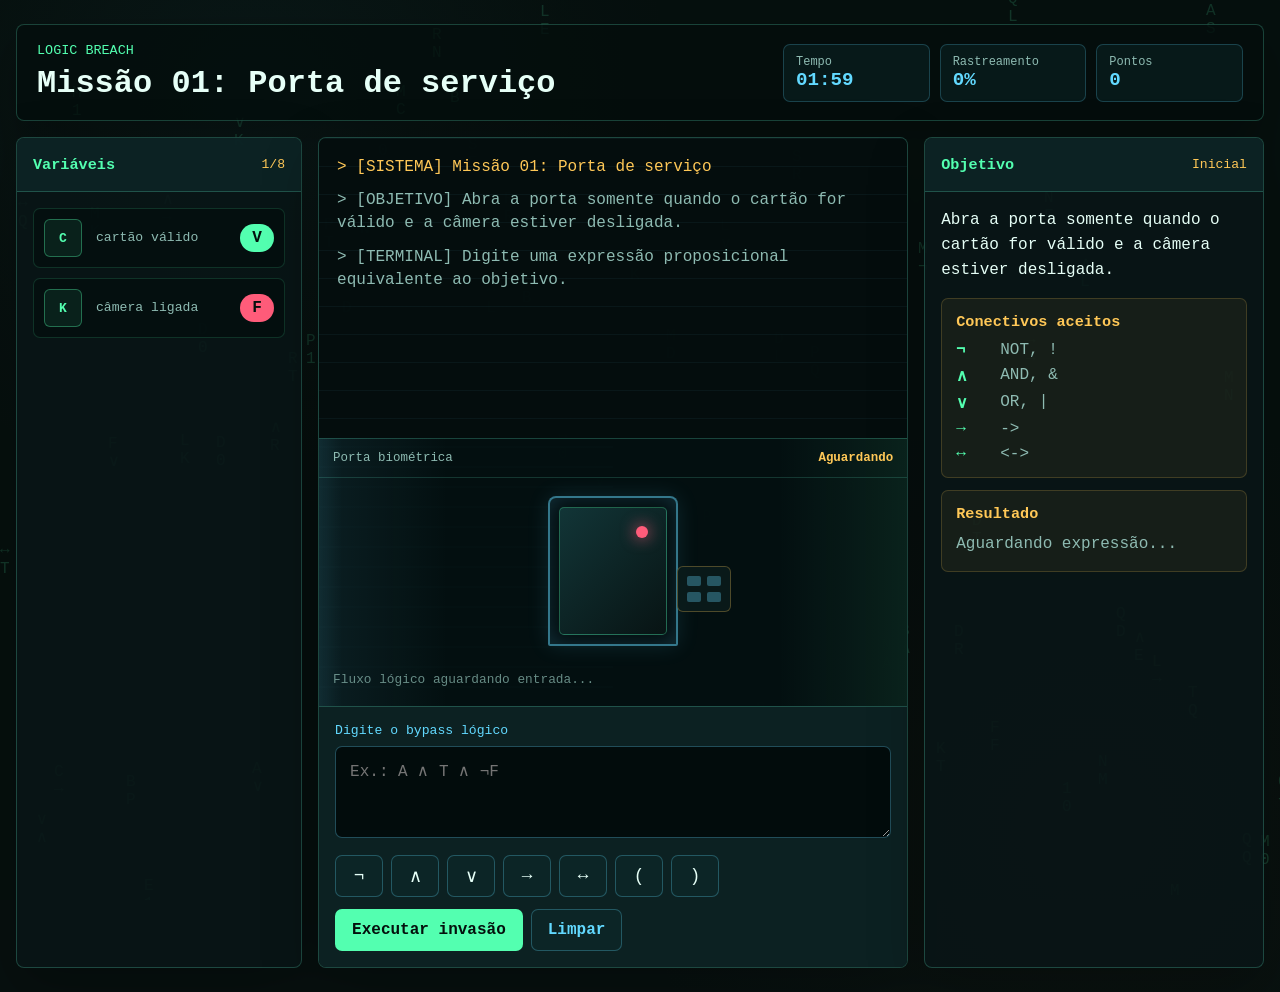
==== jogo/index.html @ bb4ee772 "inicial commit" ====
<!doctype html>
<html lang="pt-BR">
  <head>
    <meta charset="UTF-8" />
    <meta name="viewport" content="width=device-width, initial-scale=1.0" />
    <title>Logic Breach</title>
    <link rel="stylesheet" href="styles.css" />
  </head>
  <body>
    <canvas id="matrix" aria-hidden="true"></canvas>

    <main class="shell">
      <section class="topbar" aria-label="Status da invasao">
        <div>
          <p class="kicker">Logic Breach</p>
          <h1 id="missionTitle">Carregando missão...</h1>
        </div>
        <div class="status-grid">
          <div class="status-box">
            <span>Tempo</span>
            <strong id="timer">00:00</strong>
          </div>
          <div class="status-box">
            <span>Rastreamento</span>
            <strong id="trace">0%</strong>
          </div>
          <div class="status-box">
            <span>Pontos</span>
            <strong id="score">0</strong>
          </div>
        </div>
      </section>

      <section class="game-grid">
        <aside class="panel variables-panel">
          <div class="panel-header">
            <h2>Variáveis</h2>
            <span id="missionCounter">1/1</span>
          </div>
          <div id="variablesList" class="variables-list"></div>
        </aside>

        <section class="panel terminal-panel">
          <div class="terminal-lines" id="terminalLog"></div>

          <div class="system-stage" id="systemStage" aria-label="Visualização do sistema">
            <div class="stage-header">
              <span id="stageTitle">Sistema alvo</span>
              <b id="stageState">Aguardando</b>
            </div>
            <div class="scene-area" id="sceneArea"></div>
            <div class="logic-flow" id="logicFlow"></div>
          </div>

          <div class="input-zone">
            <label for="expressionInput">Digite o bypass lógico</label>
            <textarea
              id="expressionInput"
              spellcheck="false"
              autocomplete="off"
              placeholder="Ex.: A ∧ T ∧ ¬F"
            ></textarea>

            <div class="connective-pad" aria-label="Conectivos lógicos">
              <button type="button" data-insert="¬" title="Negação: não">¬</button>
              <button type="button" data-insert="∧" title="Conjunção: e">∧</button>
              <button type="button" data-insert="∨" title="Disjunção: ou">∨</button>
              <button type="button" data-insert="→" title="Condicional: se... então">→</button>
              <button type="button" data-insert="↔" title="Bicondicional: se e somente se">↔</button>
              <button type="button" data-insert="(" title="Abrir parêntese">(</button>
              <button type="button" data-insert=")" title="Fechar parêntese">)</button>
            </div>

            <div class="actions">
              <button type="button" id="submitBtn" class="primary-action">Executar invasão</button>
              <button type="button" id="clearBtn" class="ghost-action">Limpar</button>
            </div>
          </div>
        </section>

        <aside class="panel intel-panel">
          <div class="panel-header">
            <h2>Objetivo</h2>
            <span id="difficulty">Inicial</span>
          </div>
          <p id="objectiveText"></p>

          <div class="rule-card">
            <h3>Conectivos aceitos</h3>
            <dl>
              <div><dt>¬</dt><dd>NOT, !</dd></div>
              <div><dt>∧</dt><dd>AND, &</dd></div>
              <div><dt>∨</dt><dd>OR, |</dd></div>
              <div><dt>→</dt><dd>-></dd></div>
              <div><dt>↔</dt><dd><-></dd></div>
            </dl>
          </div>

          <div class="rule-card">
            <h3>Resultado</h3>
            <p id="feedback">Aguardando expressão...</p>
          </div>
        </aside>
      </section>
    </main>

    <div id="endModal" class="modal" hidden>
      <div class="modal-dialog">
        <h2>Invasão concluída</h2>
        <p id="finalStats"></p>
        <button type="button" id="restartBtn" class="primary-action">Reiniciar</button>
      </div>
    </div>

    <script src="script.js"></script>
  </body>
</html>
---- jogo/styles.css ----
:root {
  --bg: #07100f;
  --panel: rgba(9, 22, 23, 0.9);
  --panel-strong: rgba(13, 34, 35, 0.95);
  --line: rgba(104, 255, 215, 0.22);
  --text: #e6fff7;
  --muted: #8ebbb2;
  --green: #53ffb0;
  --cyan: #62d9ff;
  --amber: #ffc857;
  --red: #ff5c7a;
  --ink: #04100d;
  font-family: "Consolas", "Cascadia Mono", "Courier New", monospace;
}

* {
  box-sizing: border-box;
}

html,
body {
  min-height: 100%;
}

body {
  margin: 0;
  color: var(--text);
  background:
    linear-gradient(rgba(7, 16, 15, 0.76), rgba(7, 16, 15, 0.86)),
    radial-gradient(circle at 20% 10%, rgba(98, 217, 255, 0.18), transparent 26rem),
    radial-gradient(circle at 85% 85%, rgba(255, 200, 87, 0.12), transparent 28rem),
    var(--bg);
  overflow-x: hidden;
}

#matrix {
  position: fixed;
  inset: 0;
  z-index: 0;
  width: 100%;
  height: 100%;
  opacity: 0.28;
}

button,
textarea {
  font: inherit;
}

button {
  cursor: pointer;
}

.shell {
  position: relative;
  z-index: 1;
  width: min(1440px, calc(100% - 32px));
  min-height: 100vh;
  margin: 0 auto;
  padding: 24px 0;
}

.topbar {
  display: flex;
  align-items: center;
  justify-content: space-between;
  gap: 18px;
  min-height: 92px;
  padding: 18px 20px;
  border: 1px solid var(--line);
  border-radius: 8px;
  background: rgba(4, 14, 13, 0.82);
  box-shadow: 0 18px 50px rgba(0, 0, 0, 0.3);
}

.kicker {
  margin: 0 0 7px;
  color: var(--green);
  font-size: 0.84rem;
  text-transform: uppercase;
}

h1,
h2,
h3,
p {
  margin-top: 0;
}

h1 {
  margin-bottom: 0;
  font-size: clamp(1.35rem, 3vw, 2rem);
  letter-spacing: 0;
}

.status-grid {
  display: grid;
  grid-template-columns: repeat(3, minmax(112px, 1fr));
  gap: 10px;
  min-width: min(460px, 100%);
}

.status-box {
  min-height: 58px;
  padding: 10px 12px;
  border: 1px solid rgba(98, 217, 255, 0.22);
  border-radius: 7px;
  background: rgba(9, 29, 30, 0.82);
}

.status-box span {
  display: block;
  color: var(--muted);
  font-size: 0.75rem;
}

.status-box strong {
  color: var(--cyan);
  font-size: 1.2rem;
}

.game-grid {
  display: grid;
  grid-template-columns: minmax(210px, 0.8fr) minmax(360px, 1.65fr) minmax(250px, 0.95fr);
  gap: 16px;
  margin-top: 16px;
}

.panel {
  min-height: 520px;
  border: 1px solid var(--line);
  border-radius: 8px;
  background: var(--panel);
  box-shadow: 0 20px 55px rgba(0, 0, 0, 0.28);
  overflow: hidden;
}

.panel-header {
  display: flex;
  align-items: center;
  justify-content: space-between;
  gap: 12px;
  min-height: 54px;
  padding: 14px 16px;
  border-bottom: 1px solid var(--line);
  background: rgba(15, 41, 42, 0.7);
}

.panel-header h2,
.rule-card h3 {
  margin: 0;
  font-size: 0.95rem;
  color: var(--green);
}

.panel-header span {
  color: var(--amber);
  font-size: 0.82rem;
}

.variables-list {
  display: grid;
  gap: 10px;
  padding: 16px;
}

.variable {
  display: grid;
  grid-template-columns: 42px 1fr auto;
  align-items: center;
  gap: 10px;
  min-height: 56px;
  padding: 10px;
  border: 1px solid rgba(83, 255, 176, 0.15);
  border-radius: 7px;
  background: rgba(4, 15, 14, 0.72);
}

.variable code {
  display: grid;
  place-items: center;
  width: 38px;
  height: 38px;
  border: 1px solid rgba(83, 255, 176, 0.35);
  border-radius: 6px;
  color: var(--green);
  background: rgba(83, 255, 176, 0.08);
  font-weight: 700;
}

.variable span {
  color: var(--muted);
  font-size: 0.82rem;
  line-height: 1.35;
}

.truth {
  min-width: 34px;
  color: var(--ink);
  border-radius: 999px;
  padding: 5px 8px;
  background: var(--green);
  text-align: center;
  font-weight: 700;
}

.truth.false {
  background: var(--red);
}

.terminal-panel {
  display: grid;
  grid-template-rows: minmax(220px, 1fr) auto auto;
}

.terminal-lines {
  min-height: 300px;
  padding: 18px;
  overflow: auto;
  background:
    linear-gradient(rgba(98, 217, 255, 0.05) 1px, transparent 1px),
    rgba(3, 12, 11, 0.72);
  background-size: 100% 28px;
}

.system-stage {
  position: relative;
  min-height: 260px;
  border-top: 1px solid var(--line);
  background:
    linear-gradient(90deg, rgba(98, 217, 255, 0.08), transparent 22%, transparent 78%, rgba(83, 255, 176, 0.08)),
    rgba(3, 15, 15, 0.82);
  overflow: hidden;
}

.system-stage::before {
  content: "";
  position: absolute;
  inset: 0;
  background:
    linear-gradient(90deg, transparent 0 46%, rgba(98, 217, 255, 0.16) 50%, transparent 54%),
    repeating-linear-gradient(0deg, transparent 0 18px, rgba(98, 217, 255, 0.05) 19px, transparent 20px);
  transform: translateX(calc((var(--charge, 0) - 50) * 1%));
  opacity: 0.45;
  transition: transform 180ms ease, opacity 180ms ease;
  pointer-events: none;
}

.stage-header {
  position: relative;
  z-index: 1;
  display: flex;
  justify-content: space-between;
  gap: 12px;
  padding: 12px 14px;
  border-bottom: 1px solid rgba(104, 255, 215, 0.16);
  color: var(--muted);
  font-size: 0.78rem;
}

.stage-header b {
  color: var(--amber);
}

.scene-area {
  position: relative;
  z-index: 1;
  display: grid;
  place-items: center;
  min-height: 176px;
  padding: 18px;
}

.logic-flow {
  position: relative;
  z-index: 1;
  display: flex;
  align-items: center;
  gap: 6px;
  min-height: 42px;
  padding: 0 14px 12px;
  overflow: hidden;
}

.flow-chip {
  display: grid;
  place-items: center;
  min-width: 28px;
  height: 28px;
  padding: 0 8px;
  border: 1px solid rgba(98, 217, 255, 0.28);
  border-radius: 6px;
  color: var(--cyan);
  background: rgba(98, 217, 255, 0.08);
  animation: chipIn 220ms ease both;
}

.flow-chip.operator {
  border-color: rgba(83, 255, 176, 0.42);
  color: var(--green);
  background: rgba(83, 255, 176, 0.12);
}

.flow-chip.negation {
  border-color: rgba(255, 200, 87, 0.44);
  color: var(--amber);
  background: rgba(255, 200, 87, 0.1);
}

.flow-empty {
  color: rgba(142, 187, 178, 0.72);
  font-size: 0.8rem;
}

.stage-visual {
  position: relative;
  width: min(360px, 100%);
  height: 150px;
}

.door-frame {
  position: absolute;
  left: 50%;
  bottom: 0;
  width: 130px;
  height: 150px;
  transform: translateX(-50%);
  border: 2px solid rgba(98, 217, 255, 0.52);
  border-radius: 8px 8px 2px 2px;
  background: rgba(4, 12, 13, 0.72);
  box-shadow: inset 0 0 22px rgba(98, 217, 255, 0.18), 0 0 22px rgba(98, 217, 255, 0.12);
}

.door-panel {
  position: absolute;
  inset: 9px;
  transform-origin: left center;
  border: 1px solid rgba(83, 255, 176, 0.32);
  border-radius: 5px;
  background: linear-gradient(135deg, rgba(18, 54, 56, 0.98), rgba(8, 20, 20, 0.98));
  transition: transform 600ms cubic-bezier(0.2, 0.8, 0.2, 1), box-shadow 300ms ease;
}

.door-light {
  position: absolute;
  top: 18px;
  right: 18px;
  width: 12px;
  height: 12px;
  border-radius: 50%;
  background: var(--red);
  box-shadow: 0 0 16px var(--red);
}

.keypad {
  position: absolute;
  right: calc(50% - 118px);
  bottom: 34px;
  display: grid;
  grid-template-columns: repeat(2, 14px);
  gap: 6px;
  padding: 9px;
  border: 1px solid rgba(255, 200, 87, 0.28);
  border-radius: 6px;
  background: rgba(10, 27, 27, 0.9);
}

.keypad i {
  width: 14px;
  height: 10px;
  border-radius: 2px;
  background: rgba(98, 217, 255, 0.32);
}

.access-card {
  position: absolute;
  left: 16px;
  top: 45px;
  width: 84px;
  height: 52px;
  border: 1px solid rgba(83, 255, 176, 0.42);
  border-radius: 6px;
  background:
    linear-gradient(90deg, rgba(83, 255, 176, 0.18), transparent 44%),
    rgba(226, 255, 247, 0.08);
  box-shadow: 0 0 18px rgba(83, 255, 176, 0.12);
}

.access-card::before,
.access-card::after {
  content: "";
  position: absolute;
  left: 12px;
  right: 12px;
  height: 5px;
  border-radius: 999px;
  background: rgba(230, 255, 247, 0.26);
}

.access-card::before {
  top: 15px;
}

.access-card::after {
  top: 28px;
  width: 32px;
}

.scanner {
  position: absolute;
  right: 30px;
  top: 26px;
  width: 108px;
  height: 96px;
  border: 1px solid rgba(98, 217, 255, 0.44);
  border-radius: 8px;
  background: rgba(2, 11, 12, 0.82);
}

.scanner::before {
  content: "";
  position: absolute;
  left: 12px;
  right: 12px;
  top: 45px;
  height: 4px;
  border-radius: 999px;
  background: var(--cyan);
  box-shadow: 0 0 16px var(--cyan);
}

.server-stack {
  position: absolute;
  left: 50%;
  bottom: 18px;
  display: grid;
  gap: 10px;
  width: 210px;
  transform: translateX(-50%);
}

.server-stack span {
  height: 34px;
  border: 1px solid rgba(98, 217, 255, 0.3);
  border-radius: 6px;
  background: linear-gradient(90deg, rgba(98, 217, 255, 0.12), rgba(83, 255, 176, 0.04));
  box-shadow: inset 0 0 18px rgba(98, 217, 255, 0.07);
}

.server-stack span::before {
  content: "";
  display: block;
  width: 10px;
  height: 10px;
  margin: 12px;
  border-radius: 50%;
  background: var(--amber);
  box-shadow: 0 0 12px var(--amber);
}

.shield {
  position: absolute;
  left: 50%;
  top: 12px;
  width: 118px;
  height: 136px;
  transform: translateX(-50%);
  clip-path: polygon(50% 0, 92% 16%, 82% 78%, 50% 100%, 18% 78%, 8% 16%);
  background: linear-gradient(145deg, rgba(98, 217, 255, 0.28), rgba(83, 255, 176, 0.08));
  border: 1px solid rgba(98, 217, 255, 0.4);
  box-shadow: inset 0 0 30px rgba(98, 217, 255, 0.2), 0 0 24px rgba(98, 217, 255, 0.12);
}

.shield::after {
  content: "→";
  position: absolute;
  inset: 0;
  display: grid;
  place-items: center;
  color: var(--cyan);
  font-size: 2.4rem;
}

.alarm-tower {
  position: absolute;
  left: 50%;
  bottom: 22px;
  width: 74px;
  height: 104px;
  transform: translateX(-50%);
  border: 1px solid rgba(255, 92, 122, 0.42);
  border-radius: 10px 10px 6px 6px;
  background: rgba(42, 8, 15, 0.54);
}

.alarm-tower::before {
  content: "";
  position: absolute;
  left: 18px;
  top: 16px;
  width: 36px;
  height: 36px;
  border-radius: 50%;
  background: var(--red);
  box-shadow: 0 0 28px var(--red);
  animation: alarmPulse 900ms ease-in-out infinite;
}

.alarm-base {
  position: absolute;
  left: calc(50% - 76px);
  right: calc(50% - 76px);
  bottom: 10px;
  height: 12px;
  border-radius: 999px;
  background: rgba(98, 217, 255, 0.2);
}

.vault {
  position: absolute;
  left: 50%;
  bottom: 5px;
  width: 158px;
  height: 140px;
  transform: translateX(-50%);
  border: 2px solid rgba(255, 200, 87, 0.38);
  border-radius: 50%;
  background: radial-gradient(circle, rgba(255, 200, 87, 0.18), rgba(3, 12, 11, 0.88) 58%);
  box-shadow: inset 0 0 24px rgba(255, 200, 87, 0.14);
}

.vault-wheel {
  position: absolute;
  left: 50%;
  top: 50%;
  width: 72px;
  height: 72px;
  transform: translate(-50%, -50%);
  border: 3px solid rgba(98, 217, 255, 0.44);
  border-radius: 50%;
}

.vault-wheel::before,
.vault-wheel::after {
  content: "";
  position: absolute;
  left: 50%;
  top: 50%;
  width: 86px;
  height: 4px;
  transform: translate(-50%, -50%);
  border-radius: 999px;
  background: rgba(98, 217, 255, 0.52);
}

.vault-wheel::after {
  transform: translate(-50%, -50%) rotate(90deg);
}

.biometric {
  position: absolute;
  left: 50%;
  top: 14px;
  width: 136px;
  height: 136px;
  transform: translateX(-50%);
  border: 1px solid rgba(83, 255, 176, 0.42);
  border-radius: 50%;
  background: radial-gradient(circle, rgba(83, 255, 176, 0.12), rgba(3, 12, 11, 0.84) 68%);
}

.biometric::before {
  content: "↔";
  position: absolute;
  inset: 0;
  display: grid;
  place-items: center;
  color: var(--green);
  font-size: 3rem;
}

.core-ring {
  position: absolute;
  left: 50%;
  top: 6px;
  width: 146px;
  height: 146px;
  transform: translateX(-50%);
  border: 2px solid rgba(98, 217, 255, 0.45);
  border-radius: 50%;
  box-shadow: inset 0 0 30px rgba(98, 217, 255, 0.16), 0 0 26px rgba(98, 217, 255, 0.14);
}

.core-ring::before,
.core-ring::after {
  content: "";
  position: absolute;
  inset: 22px;
  border: 1px dashed rgba(83, 255, 176, 0.5);
  border-radius: 50%;
  animation: spin 5s linear infinite;
}

.core-ring::after {
  inset: 42px;
  border-color: rgba(255, 200, 87, 0.52);
  animation-duration: 3s;
  animation-direction: reverse;
}

.data-beam {
  position: absolute;
  left: 50%;
  top: 0;
  width: 2px;
  height: 100%;
  background: linear-gradient(transparent, var(--cyan), transparent);
  box-shadow: 0 0 18px var(--cyan);
  opacity: 0;
}

.system-stage.typing .data-beam {
  opacity: 1;
  animation: scan 900ms ease-in-out infinite;
}

.system-stage.typing .access-card {
  animation: cardNudge 1200ms ease-in-out infinite;
}

.system-stage.typing .server-stack span::before,
.system-stage.typing .keypad i {
  animation: blink 740ms ease-in-out infinite;
}

.system-stage.success {
  border-top-color: rgba(83, 255, 176, 0.56);
}

.system-stage.success .stage-header b {
  color: var(--green);
}

.system-stage.success .door-panel {
  transform: perspective(520px) rotateY(-66deg);
  box-shadow: 14px 0 28px rgba(83, 255, 176, 0.16);
}

.system-stage.success .door-light,
.system-stage.success .server-stack span::before {
  background: var(--green);
  box-shadow: 0 0 18px var(--green);
}

.system-stage.success .access-card {
  animation: cardSwipe 850ms ease both;
}

.system-stage.success .shield {
  animation: shieldUnlock 800ms ease both;
}

.system-stage.success .alarm-tower::before {
  background: var(--green);
  box-shadow: 0 0 18px var(--green);
  animation: none;
}

.system-stage.success .vault-wheel,
.system-stage.success .biometric,
.system-stage.success .core-ring {
  animation: unlockSpin 900ms ease both;
}

.system-stage.error {
  animation: stageShake 260ms ease;
}

.system-stage.error .stage-header b {
  color: var(--red);
}

.system-stage.error .data-beam {
  opacity: 1;
  background: linear-gradient(transparent, var(--red), transparent);
  box-shadow: 0 0 18px var(--red);
  animation: scan 220ms ease-in-out 2;
}

.system-stage.error .door-light,
.system-stage.error .server-stack span::before {
  background: var(--red);
  box-shadow: 0 0 18px var(--red);
}

.system-stage.error .shield,
.system-stage.error .vault,
.system-stage.error .biometric,
.system-stage.error .core-ring {
  filter: drop-shadow(0 0 12px rgba(255, 92, 122, 0.55));
}

.log-line {
  margin: 0 0 10px;
  color: var(--muted);
  line-height: 1.45;
  overflow-wrap: anywhere;
}

.log-line strong {
  color: var(--text);
}

.log-line.success {
  color: var(--green);
}

.log-line.error {
  color: var(--red);
}

.log-line.warn {
  color: var(--amber);
}

.input-zone {
  padding: 16px;
  border-top: 1px solid var(--line);
  background: var(--panel-strong);
}

.input-zone label {
  display: block;
  margin-bottom: 8px;
  color: var(--cyan);
  font-size: 0.82rem;
}

textarea {
  width: 100%;
  min-height: 92px;
  resize: vertical;
  padding: 14px;
  border: 1px solid rgba(98, 217, 255, 0.32);
  border-radius: 7px;
  color: var(--text);
  background: rgba(2, 10, 10, 0.88);
  outline: none;
}

textarea:focus {
  border-color: var(--green);
  box-shadow: 0 0 0 3px rgba(83, 255, 176, 0.14);
}

.connective-pad,
.actions {
  display: flex;
  flex-wrap: wrap;
  gap: 8px;
  margin-top: 12px;
}

.connective-pad button,
.ghost-action,
.primary-action {
  min-height: 42px;
  border: 1px solid rgba(98, 217, 255, 0.28);
  border-radius: 7px;
  color: var(--text);
  background: rgba(13, 38, 39, 0.9);
}

.connective-pad button {
  min-width: 48px;
  padding: 0 14px;
  font-size: 1.1rem;
}

.connective-pad button:hover,
.ghost-action:hover {
  border-color: var(--cyan);
  background: rgba(98, 217, 255, 0.12);
}

.primary-action,
.ghost-action {
  padding: 0 16px;
  font-weight: 700;
}

.primary-action {
  border-color: rgba(83, 255, 176, 0.65);
  color: var(--ink);
  background: var(--green);
}

.primary-action:hover {
  filter: brightness(1.08);
}

.ghost-action {
  color: var(--cyan);
}

.intel-panel {
  padding-bottom: 16px;
}

#objectiveText {
  margin: 0;
  padding: 16px;
  color: var(--text);
  line-height: 1.55;
}

.rule-card {
  margin: 0 16px 12px;
  padding: 14px;
  border: 1px solid rgba(255, 200, 87, 0.18);
  border-radius: 7px;
  background: rgba(255, 200, 87, 0.06);
}

.rule-card h3 {
  margin-bottom: 10px;
  color: var(--amber);
}

.rule-card p {
  margin-bottom: 0;
  color: var(--muted);
  line-height: 1.45;
  overflow-wrap: anywhere;
}

dl {
  display: grid;
  gap: 7px;
  margin: 0;
}

dl div {
  display: grid;
  grid-template-columns: 34px 1fr;
  gap: 10px;
}

dt {
  color: var(--green);
  font-weight: 700;
}

dd {
  margin: 0;
  color: var(--muted);
}

.modal {
  position: fixed;
  inset: 0;
  z-index: 4;
  display: grid;
  place-items: center;
  padding: 20px;
  background: rgba(0, 0, 0, 0.65);
}

.modal[hidden] {
  display: none;
}

.modal-dialog {
  width: min(440px, 100%);
  padding: 24px;
  border: 1px solid var(--line);
  border-radius: 8px;
  background: #081817;
  box-shadow: 0 20px 70px rgba(0, 0, 0, 0.45);
}

.modal-dialog h2 {
  margin-bottom: 10px;
  color: var(--green);
}

.modal-dialog p {
  color: var(--muted);
  line-height: 1.5;
}

@keyframes chipIn {
  from {
    opacity: 0;
    transform: translateY(8px);
  }
  to {
    opacity: 1;
    transform: translateY(0);
  }
}

@keyframes blink {
  0%,
  100% {
    opacity: 0.35;
  }
  50% {
    opacity: 1;
  }
}

@keyframes scan {
  0% {
    transform: translateX(-130px);
  }
  100% {
    transform: translateX(130px);
  }
}

@keyframes cardNudge {
  0%,
  100% {
    transform: translateX(0);
  }
  50% {
    transform: translateX(14px);
  }
}

@keyframes cardSwipe {
  0% {
    transform: translateX(0) rotate(0);
  }
  55% {
    transform: translateX(170px) rotate(0);
  }
  100% {
    transform: translateX(170px) rotate(8deg);
  }
}

@keyframes alarmPulse {
  0%,
  100% {
    opacity: 0.55;
  }
  50% {
    opacity: 1;
  }
}

@keyframes shieldUnlock {
  0% {
    transform: translateX(-50%) scale(1);
    opacity: 1;
  }
  100% {
    transform: translateX(-50%) scale(0.86);
    opacity: 0.42;
  }
}

@keyframes unlockSpin {
  0% {
    transform: translate(-50%, -50%) rotate(0);
  }
  100% {
    transform: translate(-50%, -50%) rotate(180deg);
  }
}

.biometric,
.core-ring {
  transform-origin: center;
}

.system-stage.success .biometric,
.system-stage.success .core-ring {
  animation-name: successGlow;
}

@keyframes successGlow {
  0% {
    filter: drop-shadow(0 0 0 rgba(83, 255, 176, 0));
  }
  100% {
    filter: drop-shadow(0 0 20px rgba(83, 255, 176, 0.62));
  }
}

@keyframes spin {
  to {
    transform: rotate(360deg);
  }
}

@keyframes stageShake {
  0%,
  100% {
    transform: translateX(0);
  }
  33% {
    transform: translateX(-4px);
  }
  66% {
    transform: translateX(4px);
  }
}

@media (max-width: 1040px) {
  .topbar,
  .game-grid {
    grid-template-columns: 1fr;
  }

  .topbar {
    display: grid;
  }

  .game-grid {
    display: grid;
  }

  .panel {
    min-height: auto;
  }
}

@media (max-width: 640px) {
  .shell {
    width: min(100% - 20px, 1440px);
    padding: 10px 0;
  }

  .topbar {
    padding: 14px;
  }

  .status-grid {
    grid-template-columns: 1fr;
    min-width: 0;
  }

  .variable {
    grid-template-columns: 38px 1fr;
  }

  .truth {
    grid-column: 1 / -1;
    width: max-content;
  }

  .actions button {
    flex: 1 1 180px;
  }
}
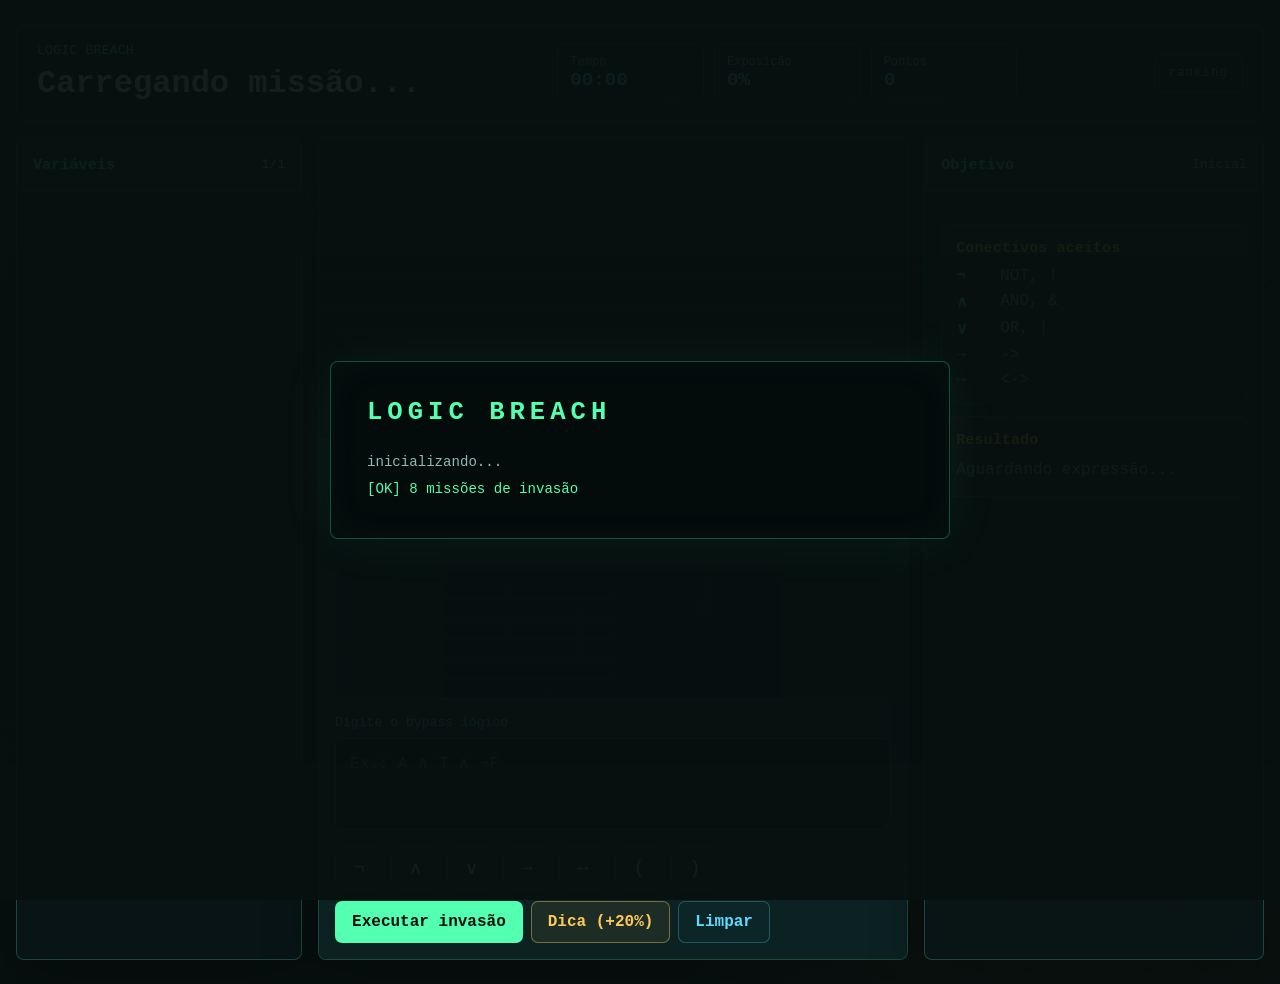
==== commit c2037095: "add intro screen, terminal typewriter, local leaderboard and ranking button" ====
--- a/jogo/index.html
+++ b/jogo/index.html
@@ -8,6 +8,13 @@
   </head>
   <body>
     <canvas id="matrix" aria-hidden="true"></canvas>
+
+    <div id="introScreen" class="intro-screen">
+      <div class="intro-box">
+        <div id="introLog" class="intro-log"></div>
+        <p id="introPrompt" class="intro-prompt" hidden>[ pressione qualquer tecla para iniciar ]</p>
+      </div>
+    </div>
 
     <main class="shell">
       <section class="topbar" aria-label="Status da invasao">
@@ -21,7 +28,7 @@
             <strong id="timer">00:00</strong>
           </div>
           <div class="status-box">
-            <span>Rastreamento</span>
+            <span>Exposição</span>
             <strong id="trace">0%</strong>
           </div>
           <div class="status-box">
@@ -29,6 +36,7 @@
             <strong id="score">0</strong>
           </div>
         </div>
+        <button type="button" id="rankingBtn" class="ranking-btn" title="Ver ranking">ranking</button>
       </section>
 
       <section class="game-grid">
@@ -73,6 +81,7 @@
 
             <div class="actions">
               <button type="button" id="submitBtn" class="primary-action">Executar invasão</button>
+              <button type="button" id="hintBtn" class="hint-action">Dica (+20%)</button>
               <button type="button" id="clearBtn" class="ghost-action">Limpar</button>
             </div>
           </div>
@@ -100,14 +109,32 @@
             <h3>Resultado</h3>
             <p id="feedback">Aguardando expressão...</p>
           </div>
+
+          <div class="rule-card truth-table-card" id="truthTableCard" hidden>
+            <h3>Tabela verdade</h3>
+            <p class="truth-table-legend"><span class="tt-legend-current"></span> estado atual &nbsp; <span class="tt-legend-diff"></span> diferença</p>
+            <div id="truthTable" class="truth-table-wrap"></div>
+          </div>
         </aside>
       </section>
     </main>
 
+    <div id="rankingModal" class="modal" hidden>
+      <div class="modal-dialog">
+        <h2>Ranking</h2>
+        <div id="rankingBody"></div>
+        <button type="button" id="rankingCloseBtn" class="ghost-action">Fechar</button>
+      </div>
+    </div>
+
     <div id="endModal" class="modal" hidden>
       <div class="modal-dialog">
-        <h2>Invasão concluída</h2>
+        <h2 id="endTitle">Invasão concluída</h2>
         <p id="finalStats"></p>
+        <div id="leaderboardSection" class="leaderboard-section" hidden>
+          <h3>Ranking</h3>
+          <ol id="leaderboardList" class="leaderboard-list"></ol>
+        </div>
         <button type="button" id="restartBtn" class="primary-action">Reiniciar</button>
       </div>
     </div>
--- a/jogo/styles.css
+++ b/jogo/styles.css
@@ -119,6 +119,24 @@
   font-size: 1.2rem;
 }
 
+.ranking-btn {
+  align-self: center;
+  padding: 0 14px;
+  min-height: 38px;
+  border: 1px solid rgba(98, 217, 255, 0.28);
+  border-radius: 7px;
+  color: var(--muted);
+  background: transparent;
+  font-size: 0.78rem;
+  letter-spacing: 1px;
+  white-space: nowrap;
+}
+
+.ranking-btn:hover {
+  border-color: var(--cyan);
+  color: var(--cyan);
+}
+
 .game-grid {
   display: grid;
   grid-template-columns: minmax(210px, 0.8fr) minmax(360px, 1.65fr) minmax(250px, 0.95fr);
@@ -803,8 +821,103 @@
   color: var(--cyan);
 }
 
+.hint-action {
+  min-height: 42px;
+  padding: 0 16px;
+  border: 1px solid rgba(255, 200, 87, 0.42);
+  border-radius: 7px;
+  color: var(--amber);
+  background: rgba(255, 200, 87, 0.07);
+  font-weight: 700;
+}
+
+.hint-action:hover {
+  background: rgba(255, 200, 87, 0.15);
+  border-color: var(--amber);
+}
+
 .intel-panel {
   padding-bottom: 16px;
+  overflow-y: auto;
+}
+
+.truth-table-wrap {
+  overflow-x: auto;
+  overflow-y: auto;
+  max-height: 220px;
+}
+
+.truth-table-legend {
+  display: flex;
+  align-items: center;
+  gap: 6px;
+  margin: 0 0 10px;
+  color: var(--muted);
+  font-size: 0.72rem;
+}
+
+.tt-legend-current {
+  display: inline-block;
+  width: 12px;
+  height: 12px;
+  border-radius: 2px;
+  background: rgba(98, 217, 255, 0.22);
+  border: 1px solid rgba(98, 217, 255, 0.55);
+}
+
+.tt-legend-diff {
+  display: inline-block;
+  width: 12px;
+  height: 12px;
+  border-radius: 2px;
+  background: rgba(255, 92, 122, 0.2);
+  border: 1px solid rgba(255, 92, 122, 0.5);
+}
+
+.truth-table {
+  border-collapse: collapse;
+  font-size: 0.76rem;
+  width: 100%;
+}
+
+.truth-table th {
+  padding: 5px 10px;
+  border-bottom: 1px solid rgba(255, 200, 87, 0.3);
+  color: var(--amber);
+  text-align: center;
+  white-space: nowrap;
+  font-size: 0.78rem;
+}
+
+.truth-table td {
+  padding: 4px 10px;
+  text-align: center;
+  color: var(--muted);
+  border-bottom: 1px solid rgba(104, 255, 215, 0.07);
+}
+
+.truth-table .row-diff td {
+  background: rgba(255, 92, 122, 0.1);
+  color: var(--red);
+}
+
+.truth-table .row-current td {
+  background: rgba(98, 217, 255, 0.1);
+  outline: 1px solid rgba(98, 217, 255, 0.35);
+}
+
+.truth-table .row-diff.row-current td {
+  background: rgba(255, 92, 122, 0.18);
+  outline: 1px solid rgba(255, 92, 122, 0.5);
+}
+
+.truth-table td.val-true {
+  color: var(--green);
+  font-weight: 700;
+}
+
+.truth-table td.val-false {
+  color: var(--red);
 }
 
 #objectiveText {
@@ -1009,6 +1122,161 @@
   }
 }
 
+/* ── Intro Screen ───────────────────────────── */
+.intro-screen {
+  position: fixed;
+  inset: 0;
+  z-index: 10;
+  display: grid;
+  place-items: center;
+  background: rgba(7, 16, 15, 0.94);
+  transition: opacity 700ms ease;
+}
+
+.intro-screen.fade-out {
+  opacity: 0;
+  pointer-events: none;
+}
+
+.intro-box {
+  width: min(620px, calc(100% - 40px));
+  padding: 32px 36px;
+  border: 1px solid rgba(83, 255, 176, 0.28);
+  border-radius: 8px;
+  background: rgba(4, 12, 12, 0.9);
+  box-shadow: 0 0 60px rgba(83, 255, 176, 0.06), inset 0 0 40px rgba(83, 255, 176, 0.03);
+}
+
+.intro-log p {
+  margin: 0 0 6px;
+  color: var(--muted);
+  font-size: 0.88rem;
+  line-height: 1.5;
+}
+
+.intro-log p.intro-title {
+  color: var(--green);
+  font-size: 1.6rem;
+  font-weight: 700;
+  letter-spacing: 5px;
+  margin-bottom: 20px;
+}
+
+.intro-log p.intro-ok {
+  color: var(--green);
+}
+
+.intro-log p.intro-warn {
+  color: var(--amber);
+}
+
+.intro-log p.intro-sep {
+  color: rgba(83, 255, 176, 0.22);
+  margin: 12px 0 4px;
+}
+
+.intro-log p.intro-section {
+  color: var(--cyan);
+  font-size: 0.76rem;
+  text-transform: uppercase;
+  letter-spacing: 3px;
+  margin: 6px 0 10px;
+}
+
+.intro-log p.intro-brief {
+  color: var(--text);
+  font-size: 0.86rem;
+  padding-left: 12px;
+  border-left: 2px solid rgba(83, 255, 176, 0.2);
+  margin-bottom: 8px;
+}
+
+.intro-log p.intro-cursor::after {
+  content: "_";
+  animation: introBlink 600ms step-end infinite;
+}
+
+.intro-prompt {
+  margin: 20px 0 0;
+  color: var(--cyan);
+  font-size: 0.82rem;
+  animation: introBlink 900ms ease-in-out infinite;
+}
+
+@keyframes introBlink {
+  0%, 100% { opacity: 1; }
+  50% { opacity: 0; }
+}
+
+/* ── Leaderboard ────────────────────────────── */
+.leaderboard-section {
+  margin: 16px 0;
+  padding-top: 14px;
+  border-top: 1px solid var(--line);
+}
+
+.leaderboard-section h3 {
+  margin: 0 0 10px;
+  color: var(--cyan);
+  font-size: 0.82rem;
+  text-transform: uppercase;
+  letter-spacing: 1px;
+}
+
+.leaderboard-list {
+  margin: 0;
+  padding: 0;
+  list-style: none;
+  display: grid;
+  gap: 6px;
+  counter-reset: lb;
+}
+
+.leaderboard-list li {
+  counter-increment: lb;
+  display: flex;
+  align-items: center;
+  gap: 10px;
+  padding: 8px 12px;
+  border: 1px solid rgba(104, 255, 215, 0.12);
+  border-radius: 6px;
+  background: rgba(4, 15, 14, 0.6);
+  font-size: 0.82rem;
+}
+
+.leaderboard-list li::before {
+  content: counter(lb);
+  min-width: 18px;
+  color: var(--muted);
+  font-size: 0.76rem;
+}
+
+.leaderboard-list li.lb-new {
+  border-color: rgba(83, 255, 176, 0.45);
+  background: rgba(83, 255, 176, 0.06);
+}
+
+.leaderboard-list li.lb-new::before {
+  color: var(--green);
+}
+
+.lb-score {
+  color: var(--green);
+  font-weight: 700;
+  flex: 1;
+}
+
+.lb-meta {
+  color: var(--muted);
+  font-size: 0.76rem;
+}
+
+.ranking-empty {
+  color: var(--muted);
+  font-size: 0.86rem;
+  margin: 0 0 16px;
+}
+
 @media (max-width: 1040px) {
   .topbar,
   .game-grid {
